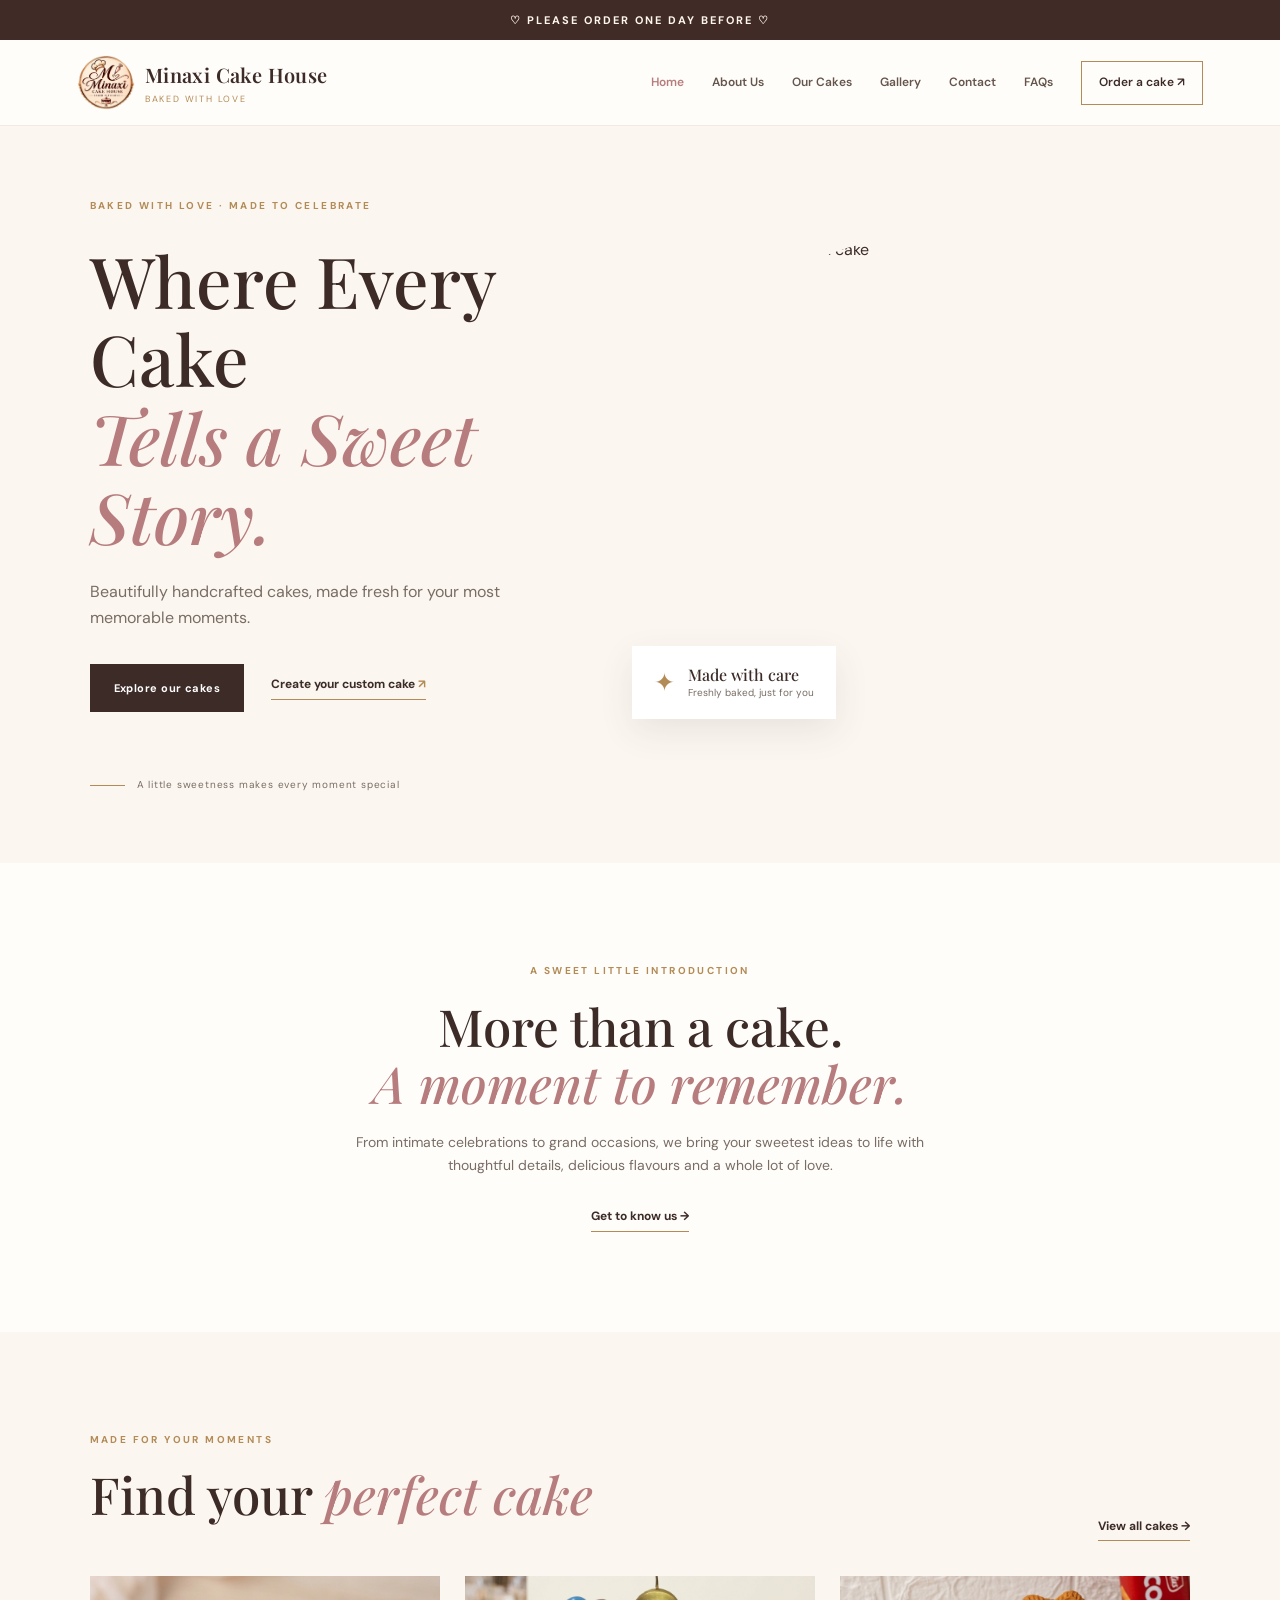
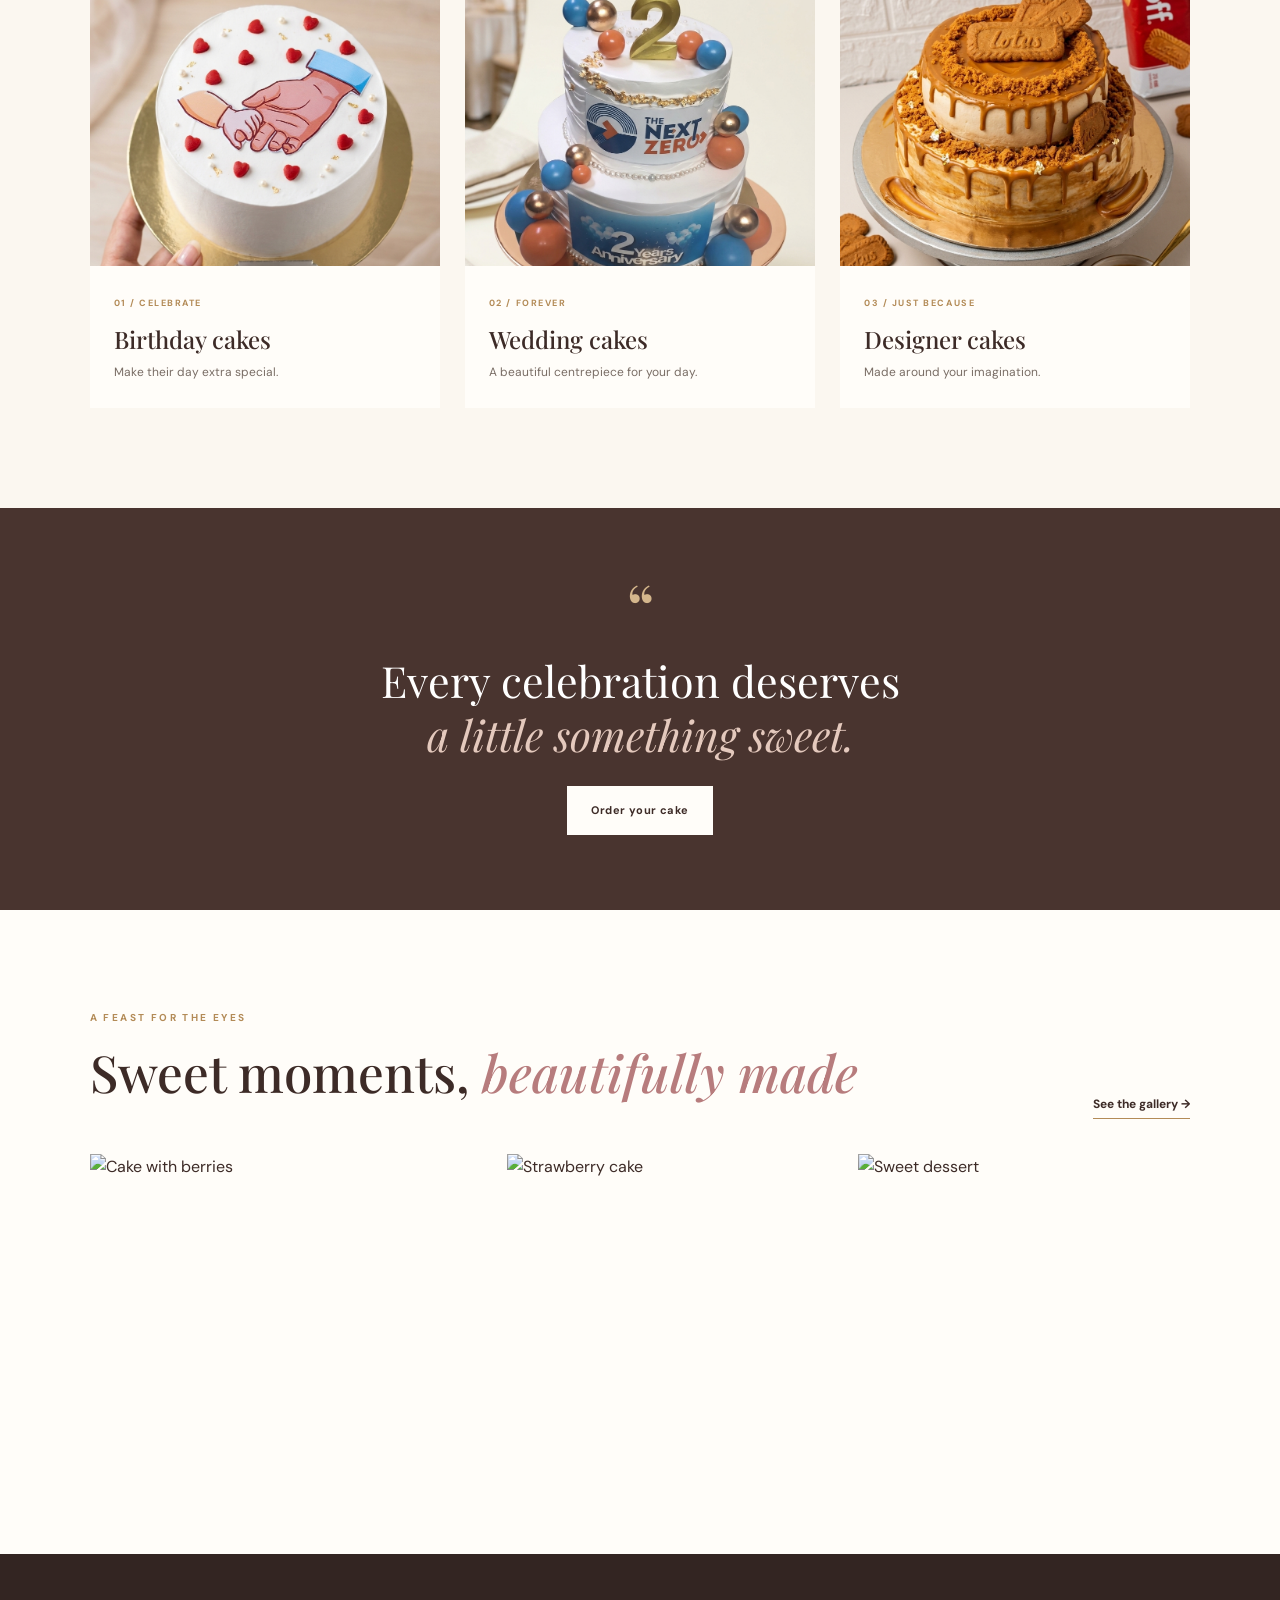
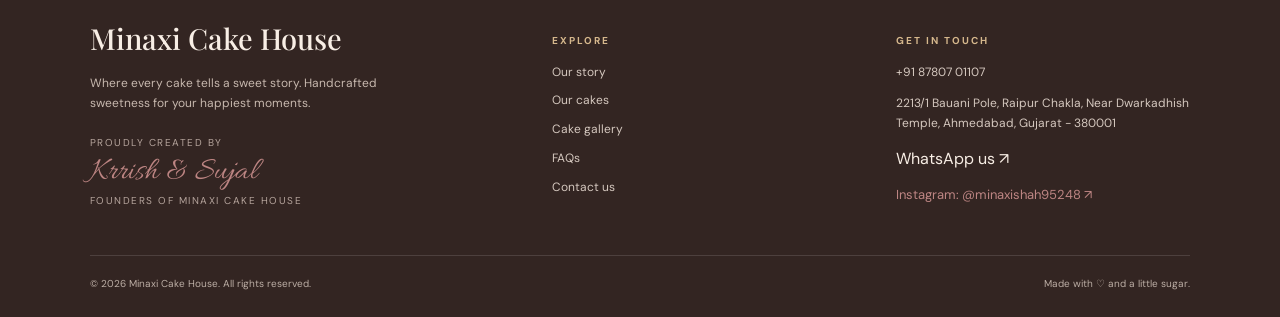
==== index.html @ 4cc8f0c6 "Update index.html" ====
<!doctype html>
<html lang="en"><head><meta charset="utf-8"><meta name="viewport" content="width=device-width,initial-scale=1"><meta name="google-site-verification" content="0XmSpvXnuAib8RQqol3PzUCbvDrFjnl4V3MZqlBo0-I"><meta name="description" content="Minaxi Cake House — handcrafted cakes for life's sweetest celebrations."><title>Minaxi Cake House | Where Every Cake Tells a Sweet Story</title><link rel="icon" type="image/png" href="./minaxi-favicon.png"><link rel="preconnect" href="https://fonts.googleapis.com"><link rel="preconnect" href="https://fonts.gstatic.com" crossorigin><link href="https://fonts.googleapis.com/css2?family=DM+Sans:wght@400;500;600;700&family=Playfair+Display:wght@500;600;700&display=swap" rel="stylesheet"><link rel="stylesheet" href="./style.css"></head>
<body><div id="site-header"></div>
<main>
<section class="hero"><div class="hero-copy"><span class="eyebrow">BAKED WITH LOVE · MADE TO CELEBRATE</span><h1>Where Every Cake<br><em>Tells a Sweet Story.</em></h1><p>Beautifully handcrafted cakes, made fresh for your most memorable moments.</p><div class="actions"><a class="btn btn-dark" href="cakes.html">Explore our cakes</a><a class="text-link" href="custom-orders.html">Create your custom cake <span>↗</span></a></div><div class="hero-note"><span class="note-line"></span> A little sweetness makes every moment special</div></div><div class="hero-visual"><img class="hero-img" src="https://images.unsplash.com/photo-1578985545062-69928b1d9587?auto=format&fit=crop&w=1200&q=85" alt="Elegant celebration cake"><div class="floating-card"><span>✦</span><div><strong>Made with care</strong><small>Freshly baked, just for you</small></div></div></div></section>
<section class="intro section"><div class="section-kicker">A SWEET LITTLE INTRODUCTION</div><h2>More than a cake.<br><em>A moment to remember.</em></h2><p class="narrow">From intimate celebrations to grand occasions, we bring your sweetest ideas to life with thoughtful details, delicious flavours and a whole lot of love.</p><a class="under-link" href="about.html">Get to know us <span>→</span></a></section>
<section class="featured section"><div class="section-head"><div><div class="section-kicker">MADE FOR YOUR MOMENTS</div><h2>Find your <em>perfect cake</em></h2></div><a class="under-link" href="cakes.html">View all cakes →</a></div><div class="cake-grid">
<article class="cake-tile"><img src="./cake.png" alt="" onerror="this.src='https://images.unsplash.com/photo-1578985545062-69928b1d9587?auto=format&fit=crop&w=800&q=80'"><div><span>01 / CELEBRATE</span><h3>Birthday cakes</h3><p>Make their day extra special.</p></div></article>
<article class="cake-tile"><img src="./anniversary.png" alt="Wedding cake"><div><span>02 / FOREVER</span><h3>Wedding cakes</h3><p>A beautiful centrepiece for your day.</p></div></article>
<article class="cake-tile"><img src="./biscoff.png" alt="Decorated dessert cake"><div><span>03 / JUST BECAUSE</span><h3>Designer cakes</h3><p>Made around your imagination.</p></div></article></div></section>
<section class="quote-band"><span>“</span><p>Every celebration deserves<br><em>a little something sweet.</em></p><a class="btn btn-light" href="custom-orders.html">Order your cake</a></section>
<section class="gallery-preview section"><div class="section-head"><div><div class="section-kicker">A FEAST FOR THE EYES</div><h2>Sweet moments, <em>beautifully made</em></h2></div><a class="under-link" href="gallery.html">See the gallery →</a></div><div class="mini-gallery"><img src="https://images.unsplash.com/photo-1464349095431-e9a21285b5f3?auto=format&fit=crop&w=700&q=80" alt="Cake with berries"><img src="https://images.unsplash.com/photo-1565958011703-44f9829ba187?auto=format&fit=crop&w=700&q=80" alt="Strawberry cake"><img src="https://images.unsplash.com/photo-1488477181946-6428a0291777?auto=format&fit=crop&w=700&q=80" alt="Sweet dessert"></div></section>
</main><div id="site-footer"></div><script src="./site.js"></script></body></html>
---- style.css ----
:root{--cream:#fbf7f0;--paper:#fffdf9;--pink:#f2dfe0;--rose:#b77c7d;--brown:#3d2b27;--gold:#b38b57;--muted:#796d65;--line:#e9dfd5;--serif:'Playfair Display',Georgia,serif;--sans:'DM Sans',Arial,sans-serif}*{box-sizing:border-box}html{scroll-behavior:smooth}body{margin:0;background:var(--paper);color:var(--brown);font-family:var(--sans);line-height:1.65}a{color:inherit;text-decoration:none}img{display:block;max-width:100%;object-fit:cover}button,input,textarea,select{font:inherit}  .site-header{height:86px;padding:0 6vw;display:flex;align-items:center;justify-content:space-between;background:rgba(255,253,249,.94);position:sticky;top:0;z-index:20;border-bottom:1px solid rgba(233,223,213,.65);backdrop-filter:blur(12px)}.brand{display:flex;align-items:center;gap:10px;line-height:1.05}.brand img{width:58px;height:58px;object-fit:contain}.brand strong,.brand small{display:block}.brand strong{font:600 20px var(--serif);letter-spacing:.02em}.brand small{font-size:9px;letter-spacing:.2em;color:var(--gold);margin-top:7px}.nav{display:flex;gap:28px;align-items:center}.nav a{font-size:12px;font-weight:600;color:#65554d;transition:.25s}.nav a:hover,.nav a.active{color:var(--rose)}.nav .nav-cta{padding:11px 17px;border:1px solid var(--gold);color:var(--brown)}.menu-toggle{display:none;border:0;background:none;font-size:24px;color:var(--brown)}.hero{min-height:650px;display:grid;grid-template-columns:1fr 1fr;background:var(--cream);padding:65px 7vw 70px;gap:5vw;align-items:center}.hero-copy{max-width:570px}.eyebrow,.section-kicker{font-size:10px;letter-spacing:.24em;font-weight:700;color:var(--gold)}h1,h2,h3,p{margin-top:0}h1,h2{font-family:var(--serif);font-weight:500;line-height:1.12}h1{font-size:clamp(46px,5.5vw,76px);margin:23px 0}h1 em,h2 em{font-weight:500;color:var(--rose)}.hero-copy>p,.page-hero p{color:var(--muted);font-size:16px;max-width:450px}.actions{display:flex;align-items:center;gap:27px;margin-top:32px;flex-wrap:wrap}.btn{display:inline-flex;align-items:center;justify-content:center;gap:14px;padding:14px 23px;font-size:11px;font-weight:700;letter-spacing:.04em;border:1px solid transparent;transition:.25s;cursor:pointer}.btn-dark{background:var(--brown);color:white}.btn-dark:hover{background:var(--rose);transform:translateY(-2px)}.btn-light{background:var(--paper);color:var(--brown)}.text-link,.under-link{font-size:12px;font-weight:700;border-bottom:1px solid var(--gold);padding-bottom:4px}.text-link span{color:var(--gold)}.hero-note{margin-top:65px;color:var(--muted);font-size:10px;letter-spacing:.08em;display:flex;align-items:center;gap:12px}.note-line{width:35px;height:1px;background:var(--gold)}.hero-visual{position:relative;max-width:590px;width:100%;justify-self:end}.hero-img{width:100%;height:510px;object-fit:cover;border-radius:48% 48% 4px 4px}.floating-card{position:absolute;bottom:28px;left:-40px;background:white;padding:16px 22px;display:flex;align-items:center;gap:13px;box-shadow:0 12px 35px #3d2b2718}.floating-card>span{font-size:25px;color:var(--gold)}.floating-card strong,.floating-card small{display:block}.floating-card strong{font:500 16px var(--serif)}.floating-card small{font-size:10px;color:var(--muted)}.section{padding:100px 7vw}.intro{text-align:center;background:var(--paper)}.intro h2,.section h2{font-size:clamp(34px,4vw,52px);margin:18px 0}.narrow{max-width:570px;margin:0 auto 25px;color:var(--muted);font-size:14px}.under-link{display:inline-block}.section-head{display:flex;justify-content:space-between;align-items:end;margin-bottom:35px;gap:20px}.featured{background:var(--cream)}.cake-grid,.product-grid{display:grid;grid-template-columns:repeat(3,1fr);gap:25px}.cake-tile{background:var(--paper);overflow:hidden}.cake-tile img{height:290px;width:100%;transition:transform .5s}.cake-tile:hover img,.product-card:hover img{transform:scale(1.04)}.cake-tile>div{padding:22px 24px 25px}.cake-tile span,.product-card span{font-size:9px;letter-spacing:.17em;color:var(--gold);font-weight:700}.cake-tile h3,.product-card h3{font:500 24px var(--serif);margin:8px 0}.cake-tile p,.product-card p{font-size:12px;color:var(--muted);margin-bottom:0}.quote-band{background:#49342f;color:white;text-align:center;padding:75px 20px}.quote-band>span{font:70px var(--serif);color:#d4b68c;line-height:.7}.quote-band p{font:clamp(28px,4vw,43px)/1.25 var(--serif);margin:10px 0 25px}.quote-band em{color:#e4c9bd}.mini-gallery{display:grid;grid-template-columns:1.2fr 1fr 1fr;gap:18px}.mini-gallery img{height:300px;width:100%}.page-hero{text-align:center;padding:100px 20px 80px;background:var(--cream)}.page-hero h1{font-size:clamp(45px,5vw,68px);margin:17px 0}.page-hero p{margin:0 auto}.two-col{display:grid;grid-template-columns:1fr 1fr;gap:8vw;align-items:center}.story-img{width:100%;height:550px}.two-col p{color:var(--muted);font-size:14px}.two-col .btn{margin-top:15px}.values{text-align:center;background:var(--cream)}.value-grid{display:grid;grid-template-columns:repeat(3,1fr);gap:35px;margin-top:55px;text-align:left}.value-grid>div{border-top:1px solid var(--line);padding-top:20px}.value-grid span{color:var(--gold);font-size:11px}.value-grid h3{font:500 22px var(--serif);margin:12px 0 6px}.value-grid p{color:var(--muted);font-size:12px}.filter-row{display:flex;justify-content:center;gap:10px;flex-wrap:wrap;margin-bottom:35px}.filter{border:1px solid var(--line);background:white;color:var(--muted);padding:9px 17px;font-size:11px;cursor:pointer}.filter.active,.filter:hover{background:var(--brown);color:white;border-color:var(--brown)}.product-card{background:var(--cream);overflow:hidden}.product-card img{height:280px;width:100%;transition:transform .5s}.product-card>div{padding:22px}.product-card .under-link{margin-top:18px}.gallery-grid{display:grid;grid-template-columns:repeat(3,1fr);gap:18px}.gallery-grid img{width:100%;height:330px;transition:.35s;cursor:zoom-in}.gallery-grid img:nth-child(3n+2){height:390px}.gallery-grid img:hover{filter:brightness(.9)}.center-cta{text-align:center;padding:85px 15px 0}.center-cta h2{font-size:38px}.center-cta p{color:var(--muted);font-size:13px}.order-layout{display:grid;grid-template-columns:.8fr 1.2fr;gap:7vw;background:var(--cream)}.order-aside img{width:100%;height:270px;margin-top:30px}.order-aside p{color:var(--muted);font-size:14px}.order-form{background:white;padding:35px}.form-grid{display:grid;grid-template-columns:1fr 1fr;gap:20px}.form-grid label{font-size:11px;font-weight:700;color:#66574f}.form-grid input,.form-grid textarea,.form-grid select{display:block;width:100%;margin-top:8px;padding:12px;border:1px solid var(--line);background:#fffdfa;outline:none;font-size:12px;color:var(--brown)}.form-grid input:focus,.form-grid textarea:focus,.form-grid select:focus{border-color:var(--rose)}.form-grid .full{grid-column:1/-1}.form-note,.form-message{font-size:11px;color:var(--muted);margin:18px 0}.submit-btn{width:100%}.contact-layout{display:grid;grid-template-columns:.8fr 1.2fr;gap:8vw;align-items:center}.contact-detail{border-top:1px solid var(--line);padding:18px 0;margin-top:20px}.contact-detail span{font-size:9px;letter-spacing:.18em;color:var(--gold);font-weight:700}.contact-detail p{margin:5px 0 0;color:var(--muted);font-size:14px}.map-wrap{height:430px;background:var(--cream)}.map-wrap iframe{width:100%;height:100%;border:0}.faq-list{max-width:850px;margin:auto}.faq-list details{border-bottom:1px solid var(--line);padding:22px 5px}.faq-list summary{font:500 21px var(--serif);cursor:pointer;list-style:none;display:flex;justify-content:space-between}.faq-list summary:after{content:'+';color:var(--gold);font:22px var(--sans)}.faq-list details[open] summary:after{content:'−'}.faq-list p{color:var(--muted);font-size:13px;max-width:700px;margin:15px 0 0}.site-footer{background:#332522;color:#f8eee5;padding:65px 7vw 25px}.footer-top{display:grid;grid-template-columns:1.4fr 1fr 1fr;gap:50px;padding-bottom:45px}.footer-brand strong{font:500 29px var(--serif)}.footer-brand p{color:#c7b8ae;font-size:12px;max-width:300px;margin-top:15px}.site-footer h4{font-size:10px;letter-spacing:.2em;color:#d6b88d}.footer-links{display:grid;gap:9px}.footer-links a,.footer-contact p{font-size:12px;color:#d5c8bf}.footer-links a:hover{color:#e4c9bd}.footer-bottom{border-top:1px solid #ffffff20;padding-top:20px;display:flex;justify-content:space-between;color:#bcaea5;font-size:10px}.reveal{opacity:0;transform:translateY(18px);transition:opacity .7s,transform .7s}.reveal.visible{opacity:1;transform:none}
@media(max-width:900px){.nav{gap:14px}.nav a{font-size:10px}.hero{padding:55px 5vw;gap:3vw}.hero-img{height:430px}.section{padding:75px 5vw}.cake-grid,.product-grid{gap:15px}.order-layout,.contact-layout{gap:35px}}@media(max-width:700px){.site-header{height:72px;padding:0 5vw}.menu-toggle{display:block}.nav{display:none;position:absolute;top:72px;left:0;right:0;background:var(--paper);padding:20px 6vw 25px;box-shadow:0 15px 20px #0000000b;flex-direction:column;align-items:stretch;gap:15px}.nav.open{display:flex}.nav a{font-size:13px}.nav .nav-cta{text-align:center}.hero{grid-template-columns:1fr;padding:55px 6vw 65px}.hero-visual{justify-self:center;max-width:500px}.hero-img{height:390px}.floating-card{left:0}.hero-note{margin-top:35px}.section{padding:65px 6vw}.section-head{align-items:start;flex-direction:column}.cake-grid,.product-grid{grid-template-columns:1fr}.cake-tile img,.product-card img{height:300px}.mini-gallery{grid-template-columns:1fr 1fr}.mini-gallery img{height:200px}.mini-gallery img:last-child{display:none}.page-hero{padding:75px 20px 60px}.two-col,.order-layout,.contact-layout{grid-template-columns:1fr}.story-img{height:360px}.value-grid{grid-template-columns:1fr;gap:20px;margin-top:30px}.gallery-grid{grid-template-columns:1fr 1fr;gap:10px}.gallery-grid img,.gallery-grid img:nth-child(3n+2){height:220px}.order-form{padding:22px}.form-grid{grid-template-columns:1fr}.form-grid .full{grid-column:auto}.map-wrap{height:320px}.footer-top{grid-template-columns:1fr 1fr;gap:30px}.footer-brand{grid-column:1/-1}.footer-bottom{gap:10px;flex-direction:column}.quote-band{padding:60px 20px}}
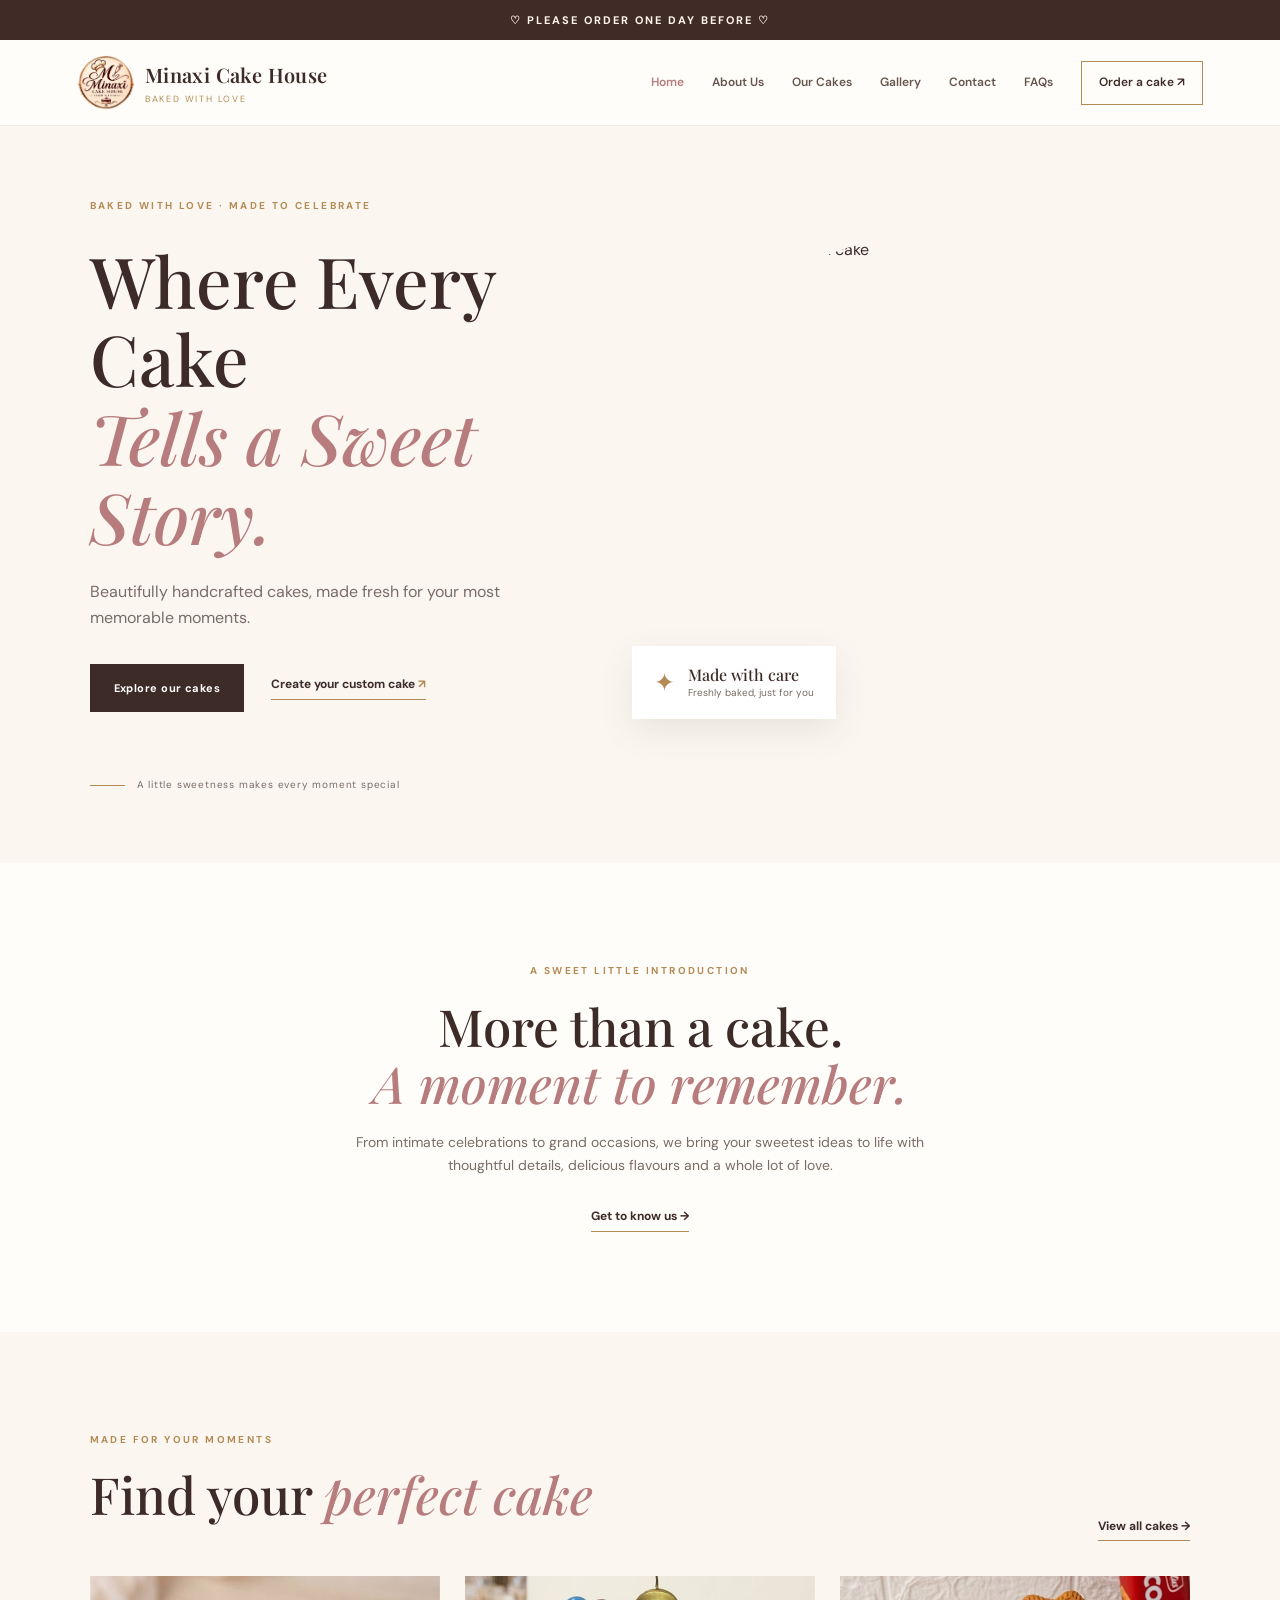
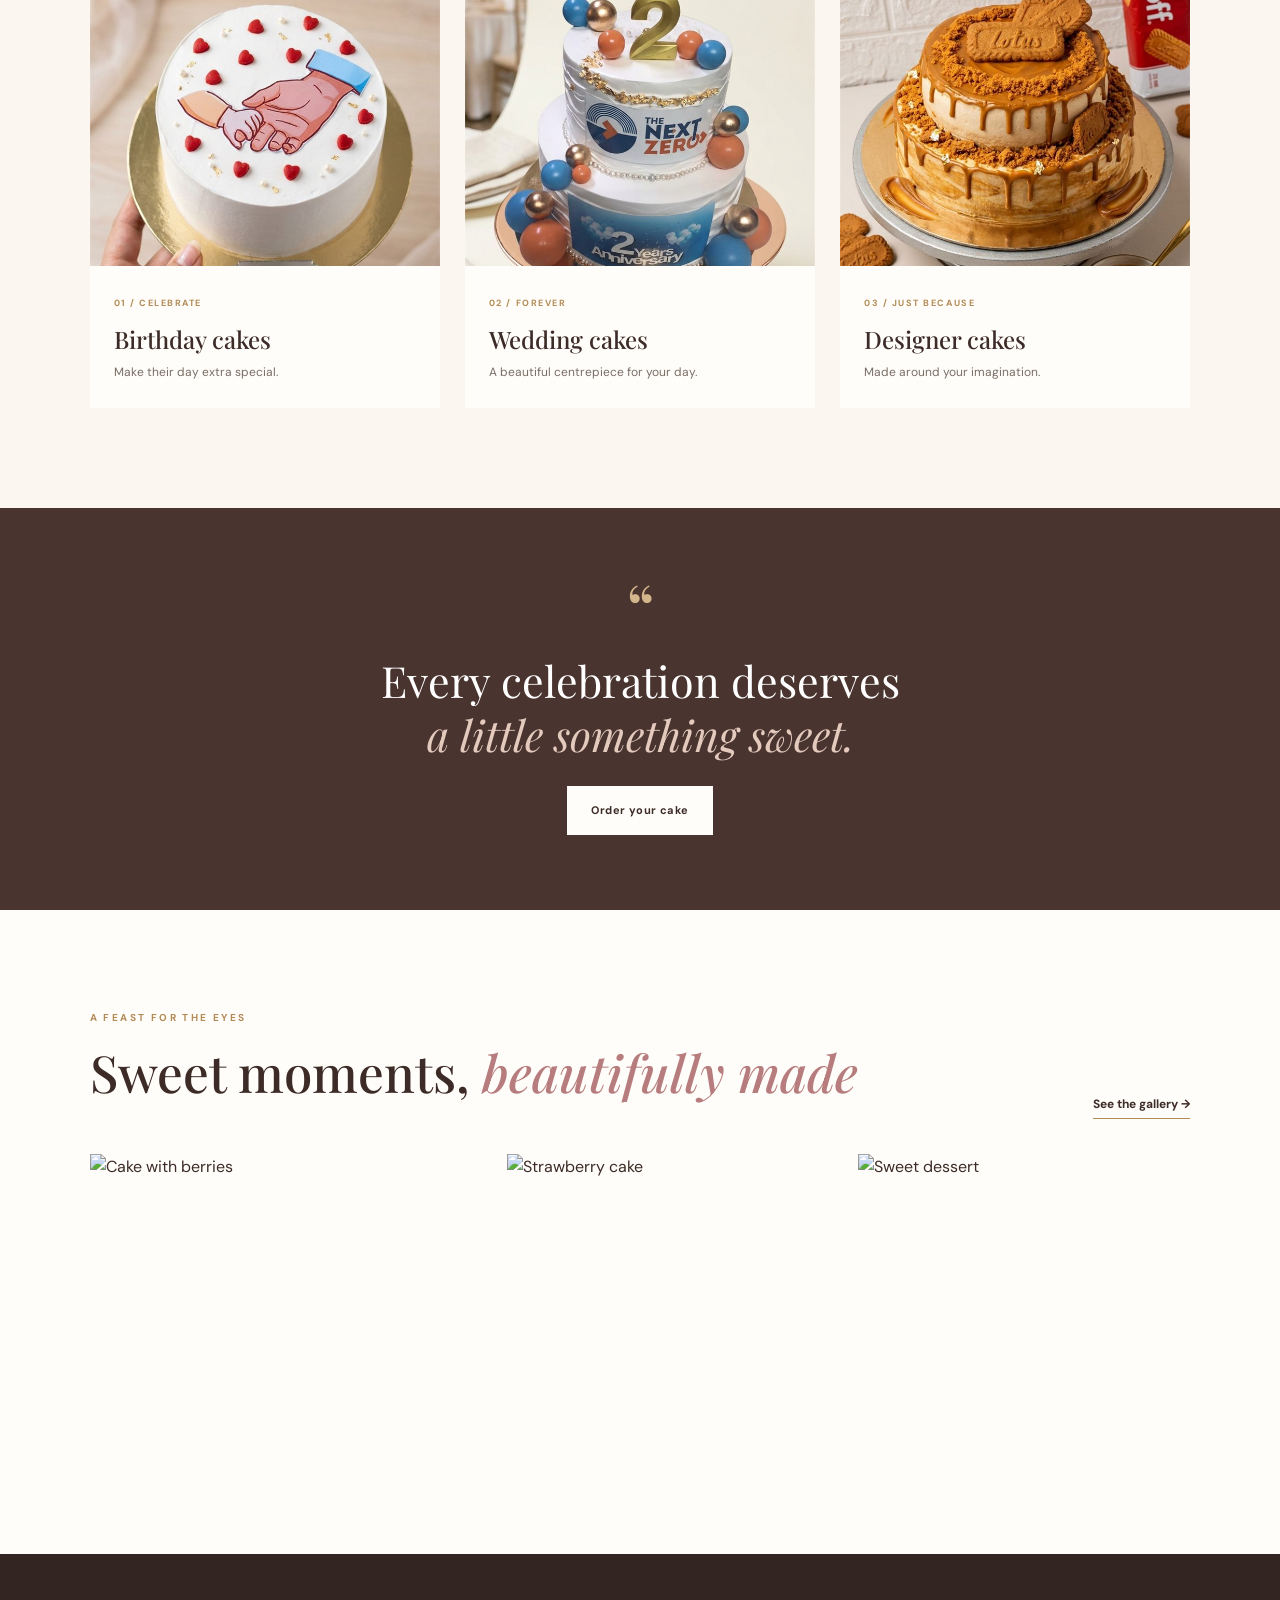
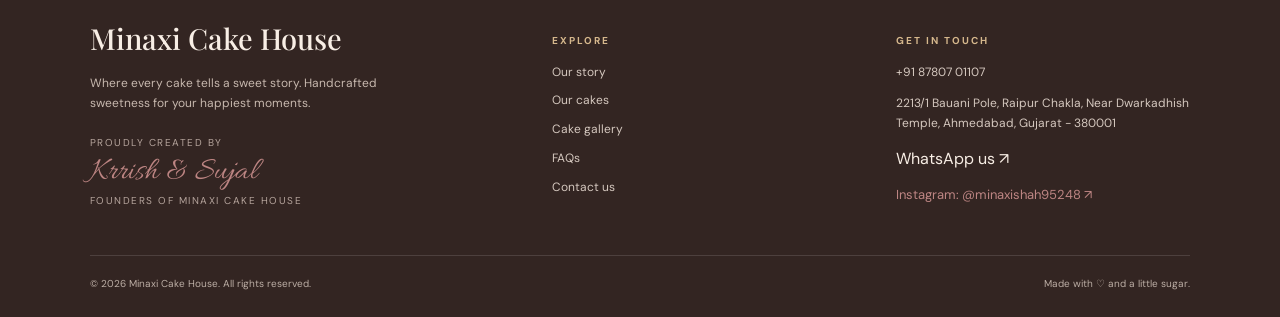
==== commit 61d7cd2e: "Update index.html" ====
--- a/index.html
+++ b/index.html
@@ -1,13 +1,13 @@
 <!doctype html>
-<html lang="en"><head><meta charset="utf-8"><meta name="viewport" content="width=device-width,initial-scale=1"><meta name="google-site-verification" content="0XmSpvXnuAib8RQqol3PzUCbvDrFjnl4V3MZqlBo0-I"><meta name="description" content="Minaxi Cake House — handcrafted cakes for life's sweetest celebrations."><title>Minaxi Cake House | Where Every Cake Tells a Sweet Story</title><link rel="icon" type="image/png" href="./minaxi-favicon.png"><link rel="preconnect" href="https://fonts.googleapis.com"><link rel="preconnect" href="https://fonts.gstatic.com" crossorigin><link href="https://fonts.googleapis.com/css2?family=DM+Sans:wght@400;500;600;700&family=Playfair+Display:wght@500;600;700&display=swap" rel="stylesheet"><link rel="stylesheet" href="./style.css"></head>
+<html lang="en"><head><meta charset="utf-8"><meta name="viewport" content="width=device-width,initial-scale=1"><meta name="google-site-verification" content="0XmSpvXnuAib8RQqol3PzUCbvDrFjnl4V3MZqlBo0-I"><meta name="description" content="Minaxi Cake House — handcrafted cakes for life's sweetest celebrations."><title>Minaxi Cake House | Where Every Cake Tells a Sweet Story</title><script async src="https://www.googletagmanager.com/gtm.js?id=GTM-TQLKNTKW"></script><script>window.dataLayer=window.dataLayer||[];function gtag(){dataLayer.push(arguments);}gtag('js',new Date());</script><link rel="icon" type="image/png" href="./minaxi-favicon-small.png"><link rel="preconnect" href="https://fonts.googleapis.com"><link rel="preconnect" href="https://fonts.gstatic.com" crossorigin><link href="https://fonts.googleapis.com/css2?family=DM+Sans:wght@400;500;600;700&family=Playfair+Display:wght@500;600;700&display=swap" rel="stylesheet"><link rel="stylesheet" href="./style.css"></head>
 <body><div id="site-header"></div>
 <main>
 <section class="hero"><div class="hero-copy"><span class="eyebrow">BAKED WITH LOVE · MADE TO CELEBRATE</span><h1>Where Every Cake<br><em>Tells a Sweet Story.</em></h1><p>Beautifully handcrafted cakes, made fresh for your most memorable moments.</p><div class="actions"><a class="btn btn-dark" href="cakes.html">Explore our cakes</a><a class="text-link" href="custom-orders.html">Create your custom cake <span>↗</span></a></div><div class="hero-note"><span class="note-line"></span> A little sweetness makes every moment special</div></div><div class="hero-visual"><img class="hero-img" src="https://images.unsplash.com/photo-1578985545062-69928b1d9587?auto=format&fit=crop&w=1200&q=85" alt="Elegant celebration cake"><div class="floating-card"><span>✦</span><div><strong>Made with care</strong><small>Freshly baked, just for you</small></div></div></div></section>
 <section class="intro section"><div class="section-kicker">A SWEET LITTLE INTRODUCTION</div><h2>More than a cake.<br><em>A moment to remember.</em></h2><p class="narrow">From intimate celebrations to grand occasions, we bring your sweetest ideas to life with thoughtful details, delicious flavours and a whole lot of love.</p><a class="under-link" href="about.html">Get to know us <span>→</span></a></section>
 <section class="featured section"><div class="section-head"><div><div class="section-kicker">MADE FOR YOUR MOMENTS</div><h2>Find your <em>perfect cake</em></h2></div><a class="under-link" href="cakes.html">View all cakes →</a></div><div class="cake-grid">
-<article class="cake-tile"><img src="./cake.png" alt="" onerror="this.src='https://images.unsplash.com/photo-1578985545062-69928b1d9587?auto=format&fit=crop&w=800&q=80'"><div><span>01 / CELEBRATE</span><h3>Birthday cakes</h3><p>Make their day extra special.</p></div></article>
-<article class="cake-tile"><img src="./anniversary.png" alt="Wedding cake"><div><span>02 / FOREVER</span><h3>Wedding cakes</h3><p>A beautiful centrepiece for your day.</p></div></article>
-<article class="cake-tile"><img src="./biscoff.png" alt="Decorated dessert cake"><div><span>03 / JUST BECAUSE</span><h3>Designer cakes</h3><p>Made around your imagination.</p></div></article></div></section>
+<article class="cake-tile"><img src="./cake.jpg" alt="" onerror="this.src='https://images.unsplash.com/photo-1578985545062-69928b1d9587?auto=format&fit=crop&w=800&q=80'" loading="lazy" decoding="async"><div><span>01 / CELEBRATE</span><h3>Birthday cakes</h3><p>Make their day extra special.</p></div></article>
+<article class="cake-tile"><img src="./anniversary.jpg" alt="Wedding cake" loading="lazy" decoding="async"><div><span>02 / FOREVER</span><h3>Wedding cakes</h3><p>A beautiful centrepiece for your day.</p></div></article>
+<article class="cake-tile"><img src="./biscoff.jpg" alt="Decorated dessert cake" loading="lazy" decoding="async"><div><span>03 / JUST BECAUSE</span><h3>Designer cakes</h3><p>Made around your imagination.</p></div></article></div></section>
 <section class="quote-band"><span>“</span><p>Every celebration deserves<br><em>a little something sweet.</em></p><a class="btn btn-light" href="custom-orders.html">Order your cake</a></section>
-<section class="gallery-preview section"><div class="section-head"><div><div class="section-kicker">A FEAST FOR THE EYES</div><h2>Sweet moments, <em>beautifully made</em></h2></div><a class="under-link" href="gallery.html">See the gallery →</a></div><div class="mini-gallery"><img src="https://images.unsplash.com/photo-1464349095431-e9a21285b5f3?auto=format&fit=crop&w=700&q=80" alt="Cake with berries"><img src="https://images.unsplash.com/photo-1565958011703-44f9829ba187?auto=format&fit=crop&w=700&q=80" alt="Strawberry cake"><img src="https://images.unsplash.com/photo-1488477181946-6428a0291777?auto=format&fit=crop&w=700&q=80" alt="Sweet dessert"></div></section>
+<section class="gallery-preview section"><div class="section-head"><div><div class="section-kicker">A FEAST FOR THE EYES</div><h2>Sweet moments, <em>beautifully made</em></h2></div><a class="under-link" href="gallery.html">See the gallery →</a></div><div class="mini-gallery"><img src="https://images.unsplash.com/photo-1464349095431-e9a21285b5f3?auto=format&fit=crop&w=700&q=80" alt="Cake with berries" loading="lazy" decoding="async"><img src="https://images.unsplash.com/photo-1565958011703-44f9829ba187?auto=format&fit=crop&w=700&q=80" alt="Strawberry cake" loading="lazy" decoding="async"><img src="https://images.unsplash.com/photo-1488477181946-6428a0291777?auto=format&fit=crop&w=700&q=80" alt="Sweet dessert" loading="lazy" decoding="async"></div></section>
 </main><div id="site-footer"></div><script src="./site.js"></script></body></html>
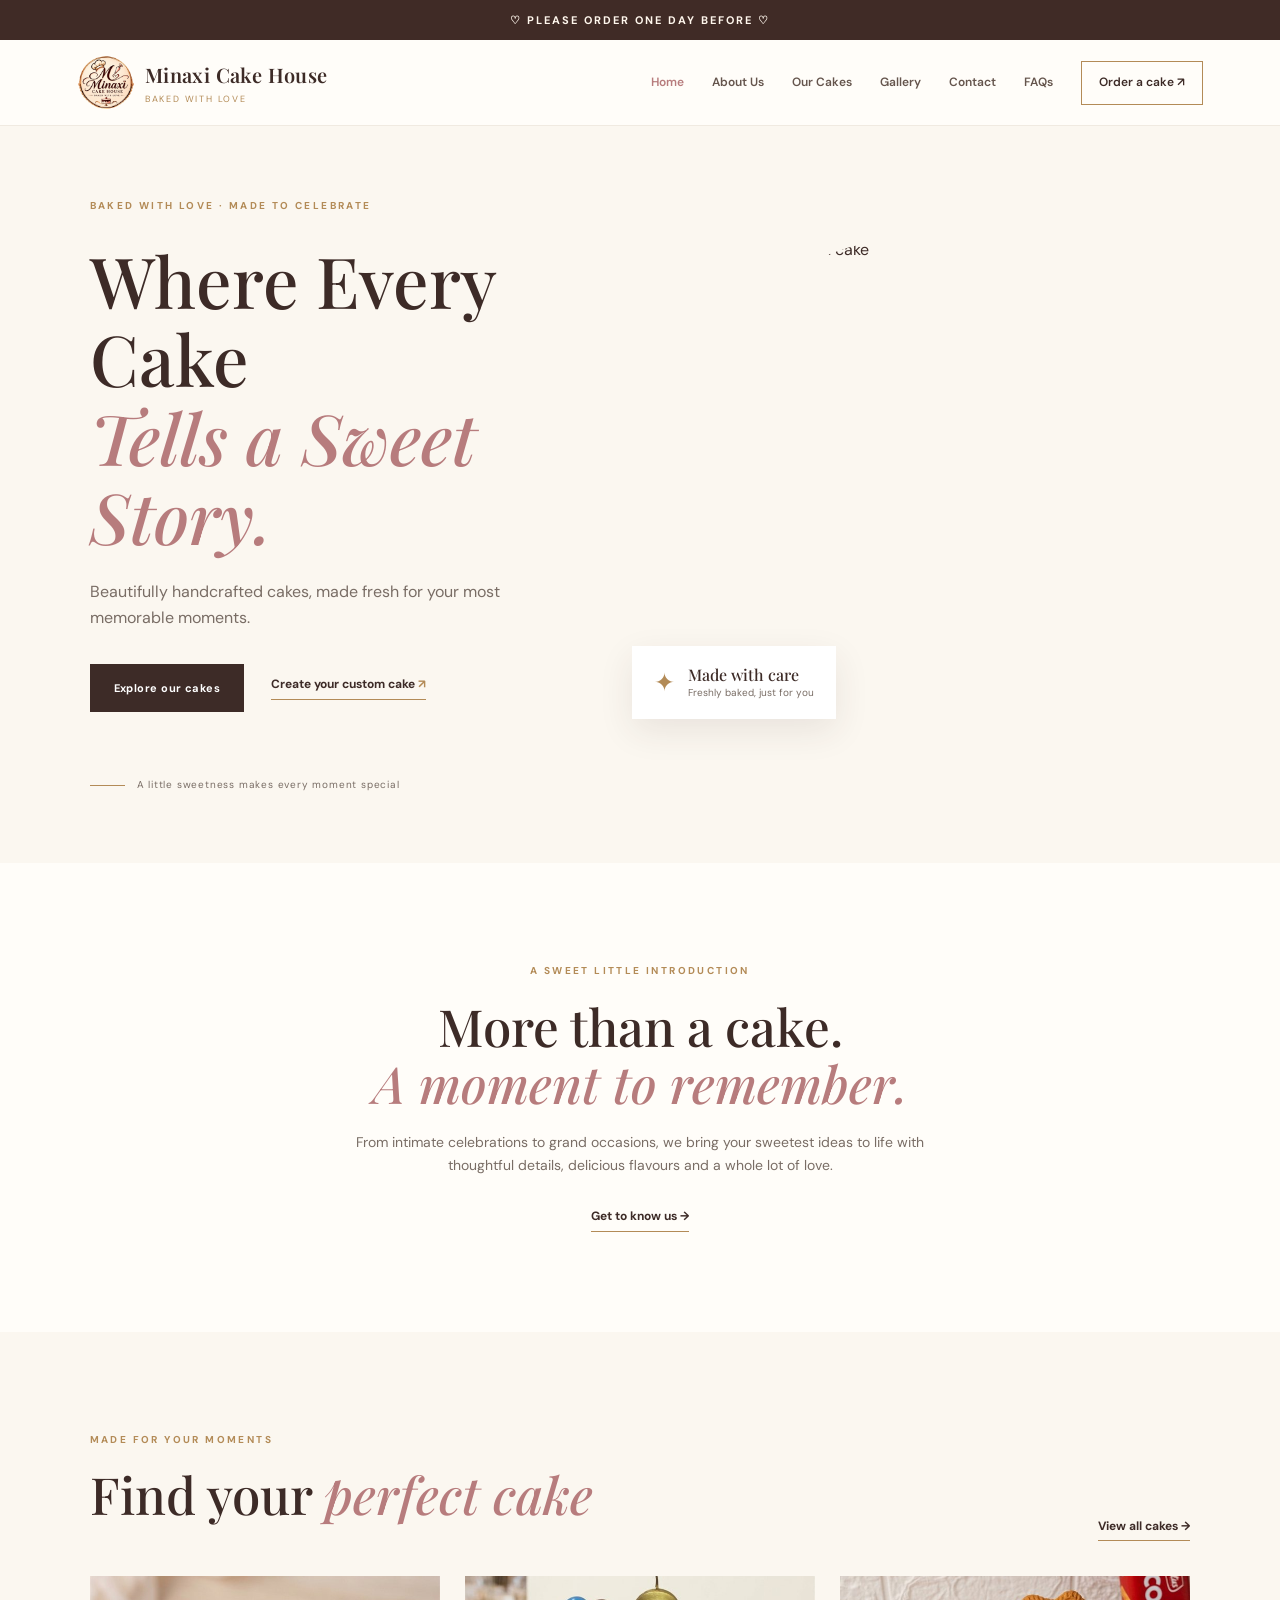
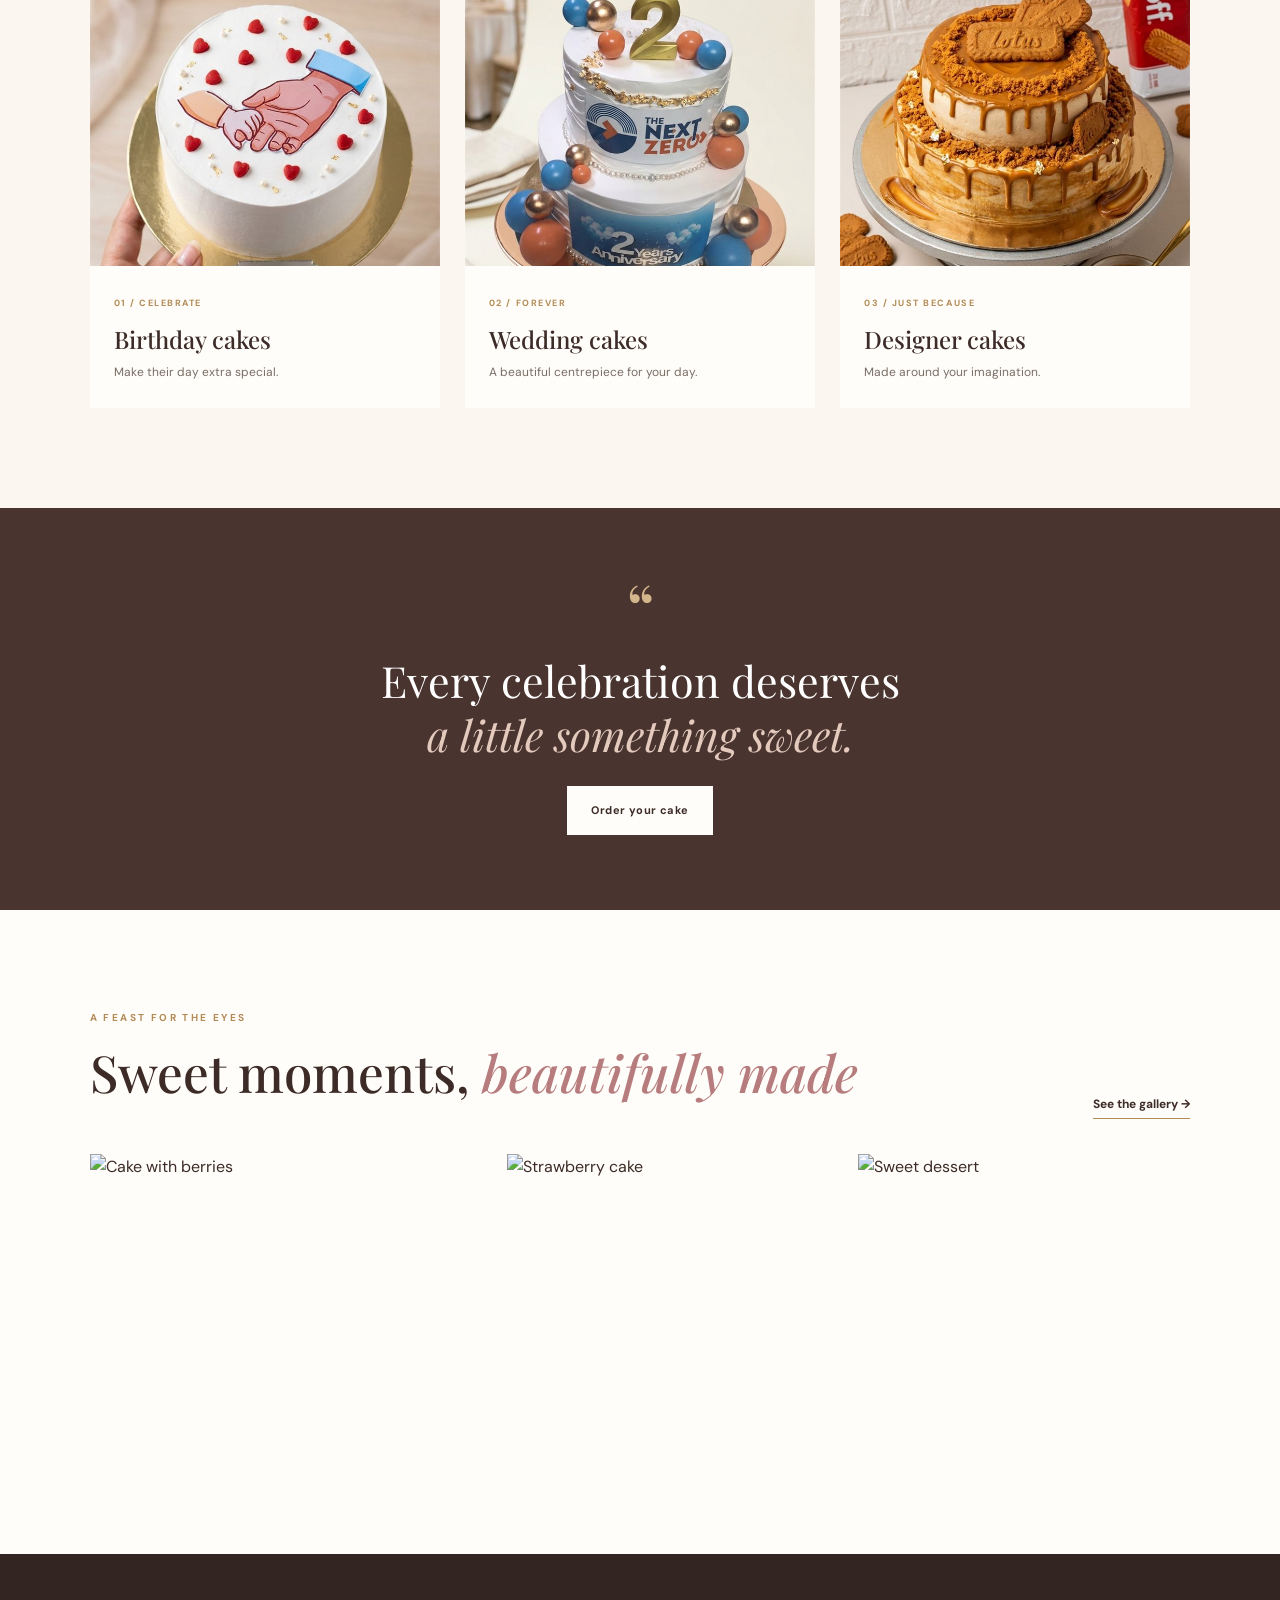
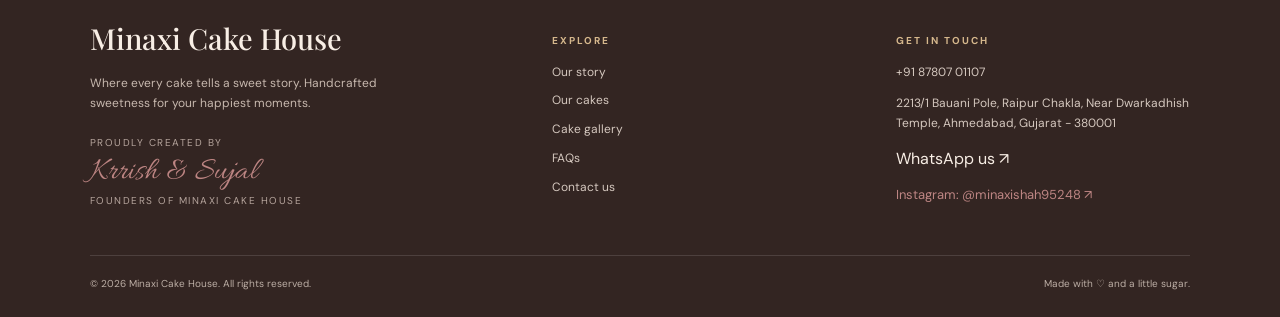
==== commit 57c8c117: "Update index.html" ====
--- a/index.html
+++ b/index.html
@@ -1,5 +1,5 @@
 <!doctype html>
-<html lang="en"><head><meta charset="utf-8"><meta name="viewport" content="width=device-width,initial-scale=1"><meta name="google-site-verification" content="0XmSpvXnuAib8RQqol3PzUCbvDrFjnl4V3MZqlBo0-I"><meta name="description" content="Minaxi Cake House — handcrafted cakes for life's sweetest celebrations."><title>Minaxi Cake House | Where Every Cake Tells a Sweet Story</title><script async src="https://www.googletagmanager.com/gtm.js?id=GTM-TQLKNTKW"></script><script>window.dataLayer=window.dataLayer||[];function gtag(){dataLayer.push(arguments);}gtag('js',new Date());</script><link rel="icon" type="image/png" href="./minaxi-favicon-small.png"><link rel="preconnect" href="https://fonts.googleapis.com"><link rel="preconnect" href="https://fonts.gstatic.com" crossorigin><link href="https://fonts.googleapis.com/css2?family=DM+Sans:wght@400;500;600;700&family=Playfair+Display:wght@500;600;700&display=swap" rel="stylesheet"><link rel="stylesheet" href="./style.css"></head>
+<html lang="en"><head><meta charset="utf-8"><meta name="viewport" content="width=device-width,initial-scale=1"><meta name="google-site-verification" content="0XmSpvXnuAib8RQqol3PzUCbvDrFjnl4V3MZqlBo0-I"><meta name="description" content="Order handcrafted eggless birthday, wedding and custom cakes from Minaxi Cake House in Ahmedabad. Made fresh for your special celebrations."><link rel="canonical" href="https://minaxi-cake-house.vercel.app/"><title>Minaxi Cake House | Where Every Cake Tells a Sweet Story</title><script async src="https://www.googletagmanager.com/gtm.js?id=GTM-TQLKNTKW"></script><script>window.dataLayer=window.dataLayer||[];function gtag(){dataLayer.push(arguments);}gtag('js',new Date());</script><link rel="icon" type="image/png" href="./minaxi-favicon-small.png"><link rel="preconnect" href="https://fonts.googleapis.com"><link rel="preconnect" href="https://fonts.gstatic.com" crossorigin><link href="https://fonts.googleapis.com/css2?family=DM+Sans:wght@400;500;600;700&family=Playfair+Display:wght@500;600;700&display=swap" rel="stylesheet"><link rel="stylesheet" href="./style.css"></head>
 <body><div id="site-header"></div>
 <main>
 <section class="hero"><div class="hero-copy"><span class="eyebrow">BAKED WITH LOVE · MADE TO CELEBRATE</span><h1>Where Every Cake<br><em>Tells a Sweet Story.</em></h1><p>Beautifully handcrafted cakes, made fresh for your most memorable moments.</p><div class="actions"><a class="btn btn-dark" href="cakes.html">Explore our cakes</a><a class="text-link" href="custom-orders.html">Create your custom cake <span>↗</span></a></div><div class="hero-note"><span class="note-line"></span> A little sweetness makes every moment special</div></div><div class="hero-visual"><img class="hero-img" src="https://images.unsplash.com/photo-1578985545062-69928b1d9587?auto=format&fit=crop&w=1200&q=85" alt="Elegant celebration cake"><div class="floating-card"><span>✦</span><div><strong>Made with care</strong><small>Freshly baked, just for you</small></div></div></div></section>
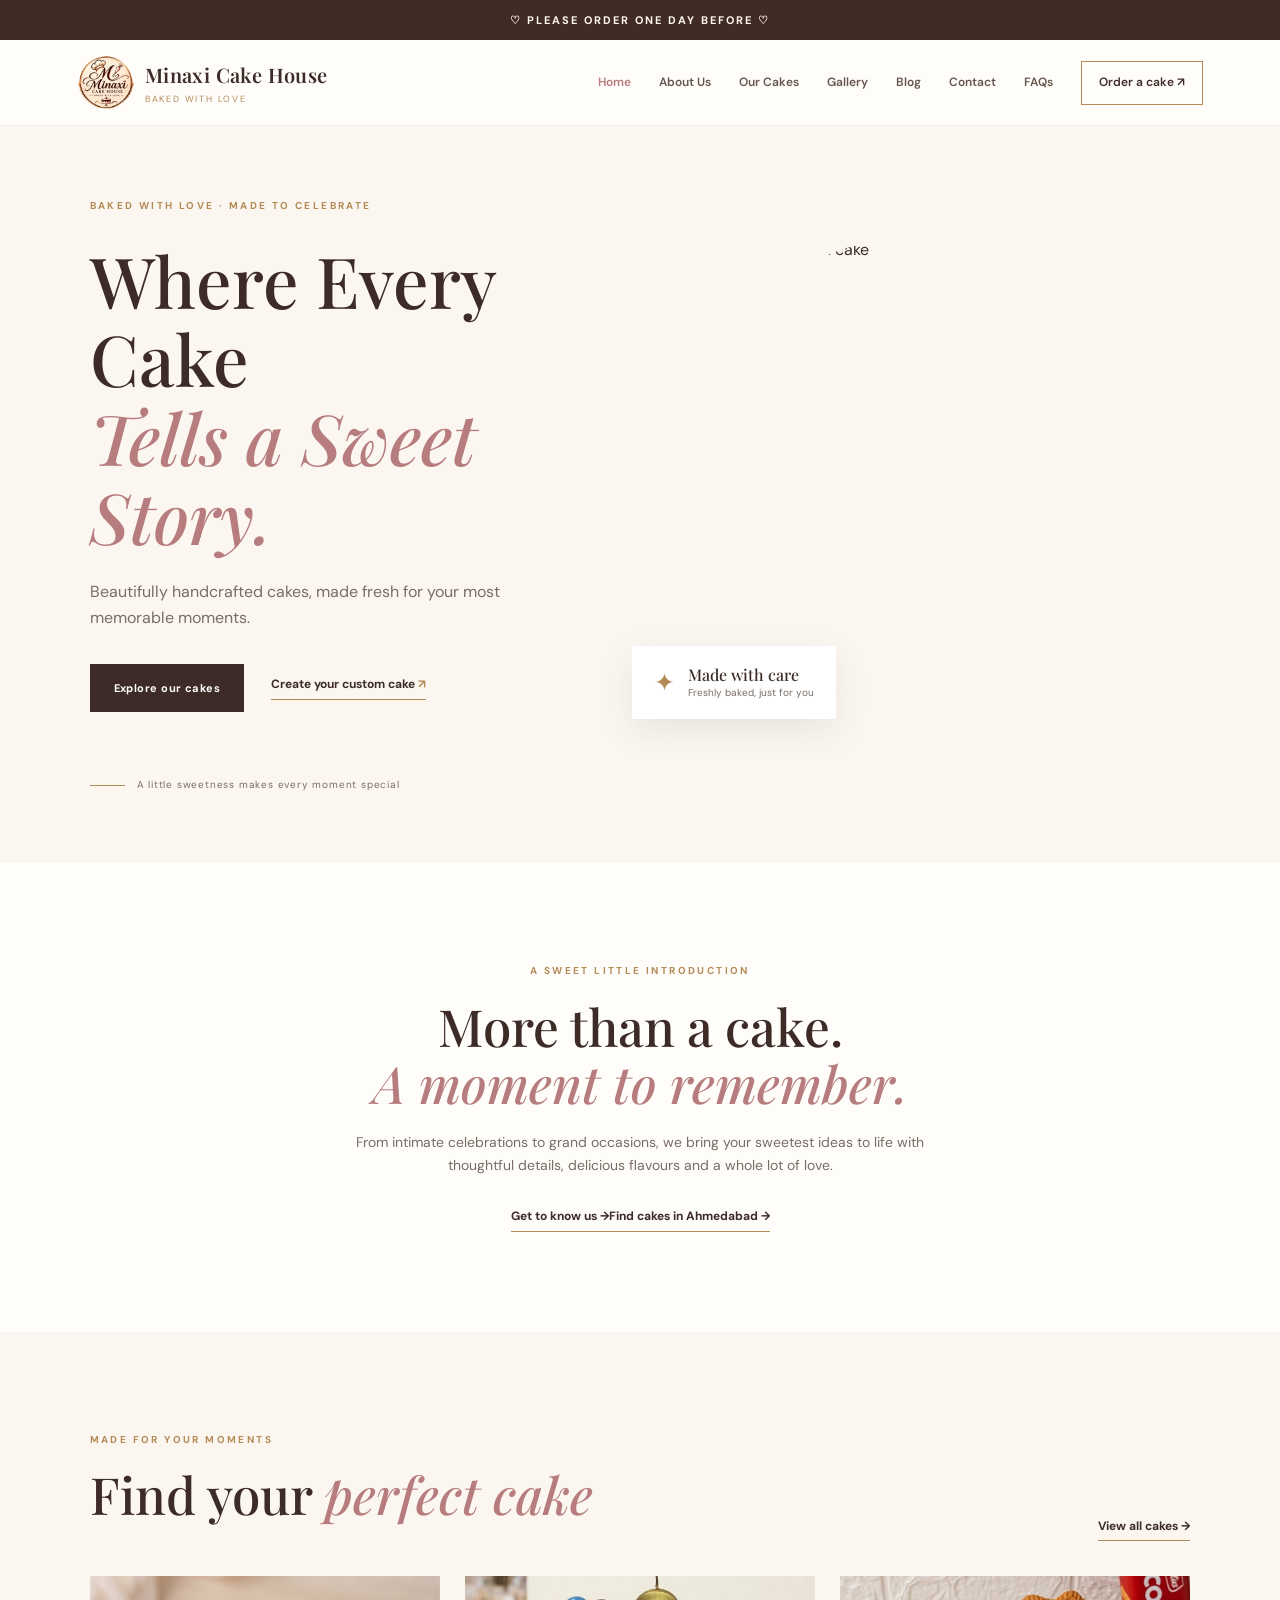
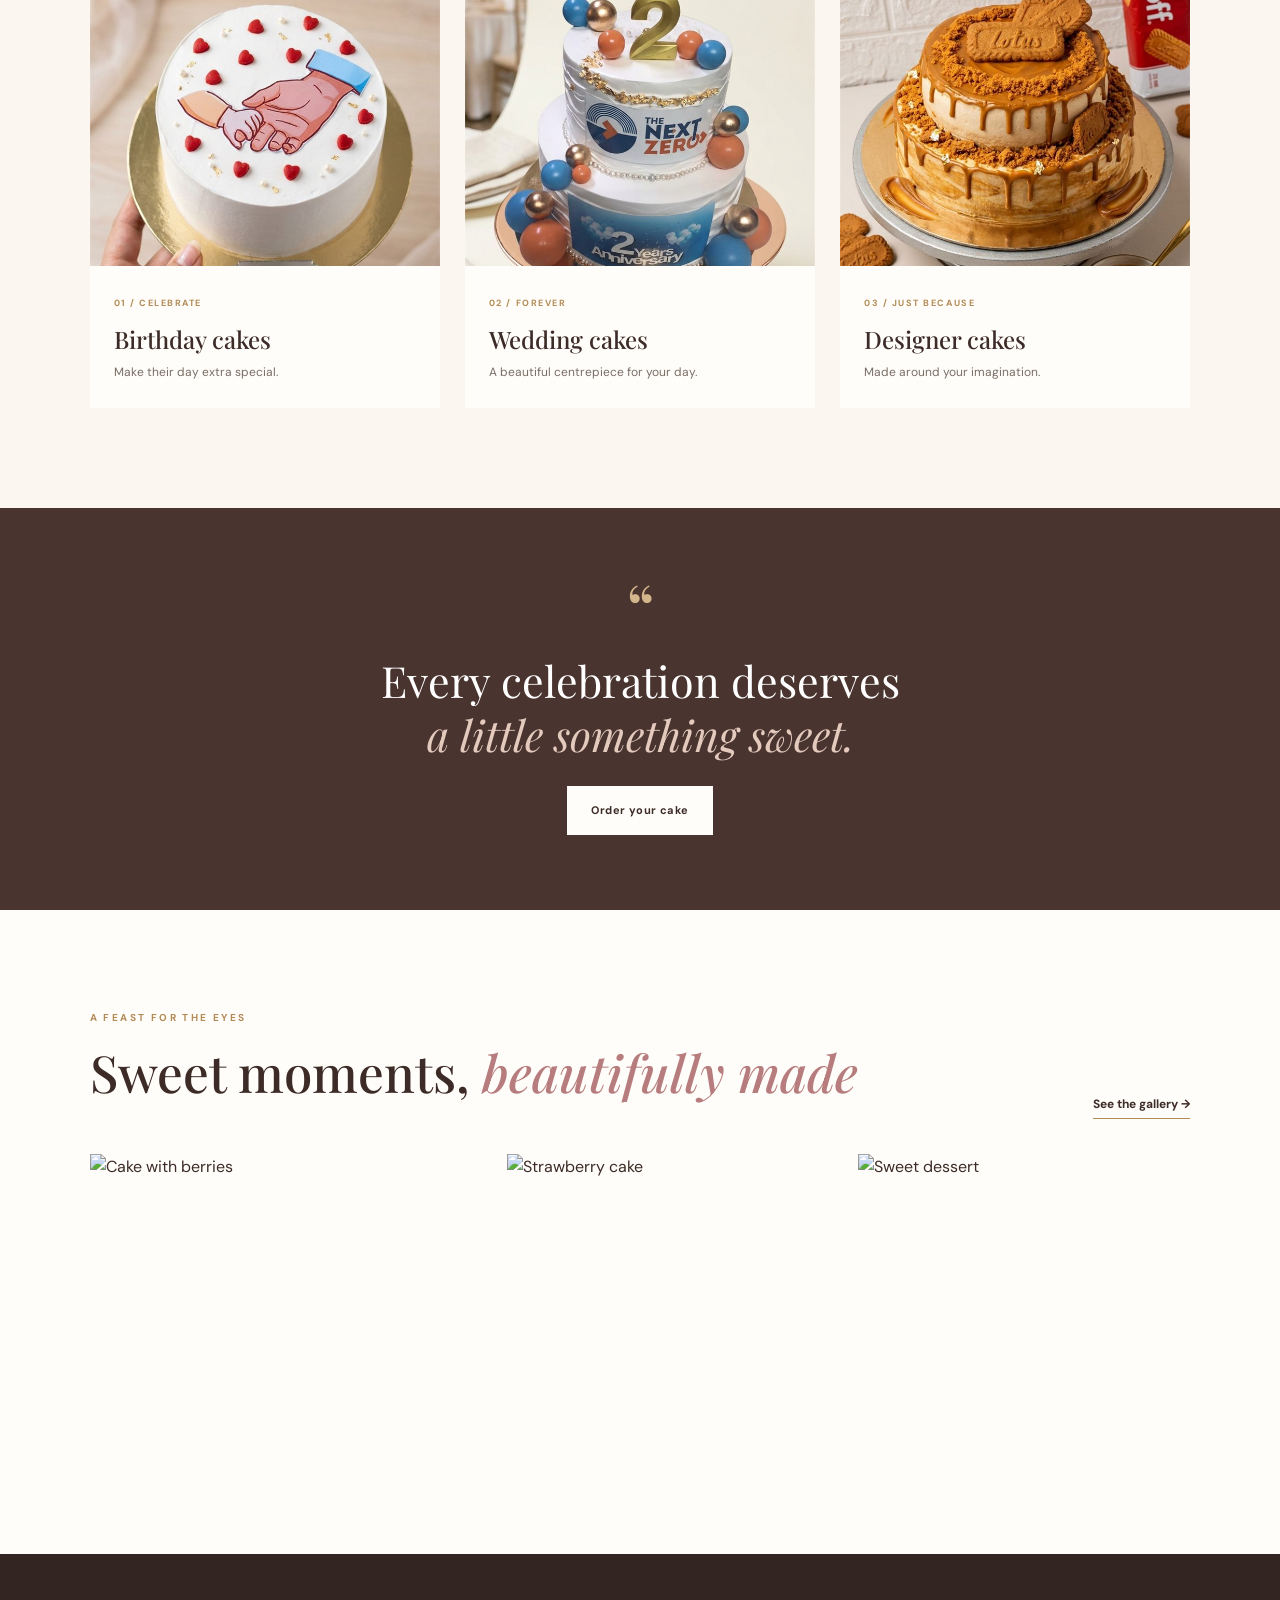
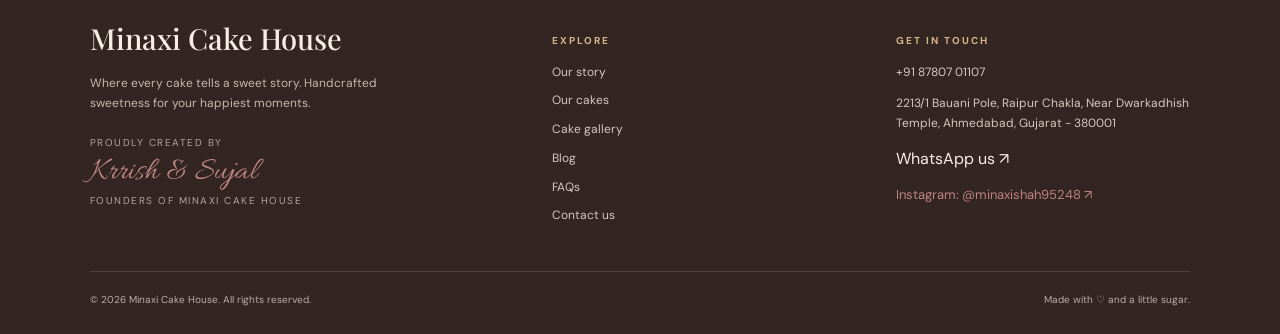
==== commit 976b6df4: "Update index.html" ====
--- a/index.html
+++ b/index.html
@@ -1,9 +1,9 @@
 <!doctype html>
-<html lang="en"><head><meta charset="utf-8"><meta name="viewport" content="width=device-width,initial-scale=1"><meta name="google-site-verification" content="0XmSpvXnuAib8RQqol3PzUCbvDrFjnl4V3MZqlBo0-I"><meta name="description" content="Order handcrafted eggless birthday, wedding and custom cakes from Minaxi Cake House in Ahmedabad. Made fresh for your special celebrations."><link rel="canonical" href="https://minaxi-cake-house.vercel.app/"><title>Minaxi Cake House | Where Every Cake Tells a Sweet Story</title><script async src="https://www.googletagmanager.com/gtm.js?id=GTM-TQLKNTKW"></script><script>window.dataLayer=window.dataLayer||[];function gtag(){dataLayer.push(arguments);}gtag('js',new Date());</script><link rel="icon" type="image/png" href="./minaxi-favicon-small.png"><link rel="preconnect" href="https://fonts.googleapis.com"><link rel="preconnect" href="https://fonts.gstatic.com" crossorigin><link href="https://fonts.googleapis.com/css2?family=DM+Sans:wght@400;500;600;700&family=Playfair+Display:wght@500;600;700&display=swap" rel="stylesheet"><link rel="stylesheet" href="./style.css"></head>
+<html lang="en"><head><meta charset="utf-8"><meta name="viewport" content="width=device-width,initial-scale=1"><meta name="google-site-verification" content="0XmSpvXnuAib8RQqol3PzUCbvDrFjnl4V3MZqlBo0-I"><meta name="description" content="Order handcrafted eggless birthday, wedding and custom cakes from Minaxi Cake House in Ahmedabad. Made fresh for your special celebrations."><link rel="canonical" href="https://minaxi-cake-house.vercel.app/"><title>Minaxi Cake House | Where Every Cake Tells a Sweet Story</title><script type="application/ld+json">{"@context":"https://schema.org","@type":"WebSite","name":"Minaxi Cake House","url":"https://minaxi-cake-house.vercel.app/"}</script><script async src="https://www.googletagmanager.com/gtm.js?id=GTM-TQLKNTKW"></script><script>window.dataLayer=window.dataLayer||[];function gtag(){dataLayer.push(arguments);}gtag('js',new Date());</script><link rel="icon" type="image/png" href="./minaxi-favicon-small.png"><link rel="preconnect" href="https://fonts.googleapis.com"><link rel="preconnect" href="https://fonts.gstatic.com" crossorigin><link href="https://fonts.googleapis.com/css2?family=DM+Sans:wght@400;500;600;700&family=Playfair+Display:wght@500;600;700&display=swap" rel="stylesheet"><link rel="stylesheet" href="./style.css"></head>
 <body><div id="site-header"></div>
 <main>
 <section class="hero"><div class="hero-copy"><span class="eyebrow">BAKED WITH LOVE · MADE TO CELEBRATE</span><h1>Where Every Cake<br><em>Tells a Sweet Story.</em></h1><p>Beautifully handcrafted cakes, made fresh for your most memorable moments.</p><div class="actions"><a class="btn btn-dark" href="cakes.html">Explore our cakes</a><a class="text-link" href="custom-orders.html">Create your custom cake <span>↗</span></a></div><div class="hero-note"><span class="note-line"></span> A little sweetness makes every moment special</div></div><div class="hero-visual"><img class="hero-img" src="https://images.unsplash.com/photo-1578985545062-69928b1d9587?auto=format&fit=crop&w=1200&q=85" alt="Elegant celebration cake"><div class="floating-card"><span>✦</span><div><strong>Made with care</strong><small>Freshly baked, just for you</small></div></div></div></section>
-<section class="intro section"><div class="section-kicker">A SWEET LITTLE INTRODUCTION</div><h2>More than a cake.<br><em>A moment to remember.</em></h2><p class="narrow">From intimate celebrations to grand occasions, we bring your sweetest ideas to life with thoughtful details, delicious flavours and a whole lot of love.</p><a class="under-link" href="about.html">Get to know us <span>→</span></a></section>
+<section class="intro section"><div class="section-kicker">A SWEET LITTLE INTRODUCTION</div><h2>More than a cake.<br><em>A moment to remember.</em></h2><p class="narrow">From intimate celebrations to grand occasions, we bring your sweetest ideas to life with thoughtful details, delicious flavours and a whole lot of love.</p><a class="under-link" href="about.html">Get to know us <span>→</span></a><a class="under-link" href="cake-shop-ahmedabad.html">Find cakes in Ahmedabad <span>→</span></a></section>
 <section class="featured section"><div class="section-head"><div><div class="section-kicker">MADE FOR YOUR MOMENTS</div><h2>Find your <em>perfect cake</em></h2></div><a class="under-link" href="cakes.html">View all cakes →</a></div><div class="cake-grid">
 <article class="cake-tile"><img src="./cake.jpg" alt="" onerror="this.src='https://images.unsplash.com/photo-1578985545062-69928b1d9587?auto=format&fit=crop&w=800&q=80'" loading="lazy" decoding="async"><div><span>01 / CELEBRATE</span><h3>Birthday cakes</h3><p>Make their day extra special.</p></div></article>
 <article class="cake-tile"><img src="./anniversary.jpg" alt="Wedding cake" loading="lazy" decoding="async"><div><span>02 / FOREVER</span><h3>Wedding cakes</h3><p>A beautiful centrepiece for your day.</p></div></article>
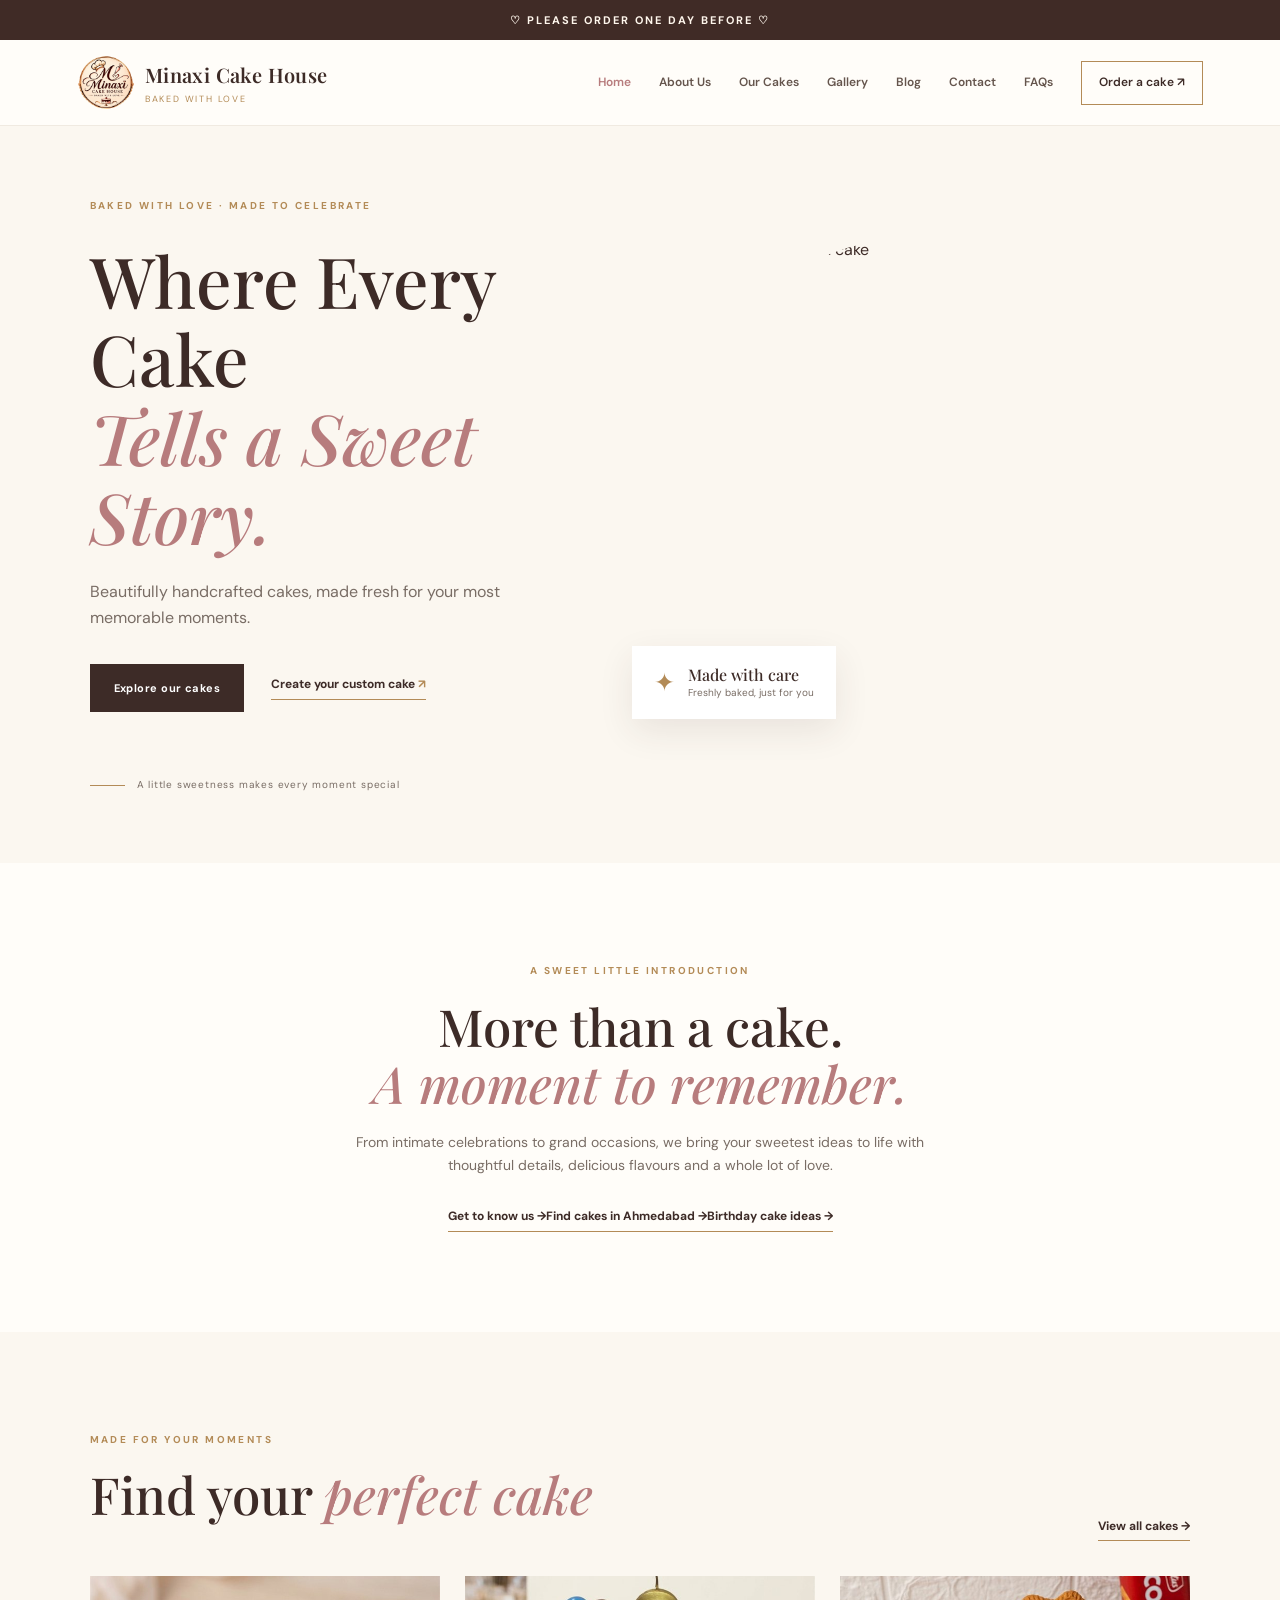
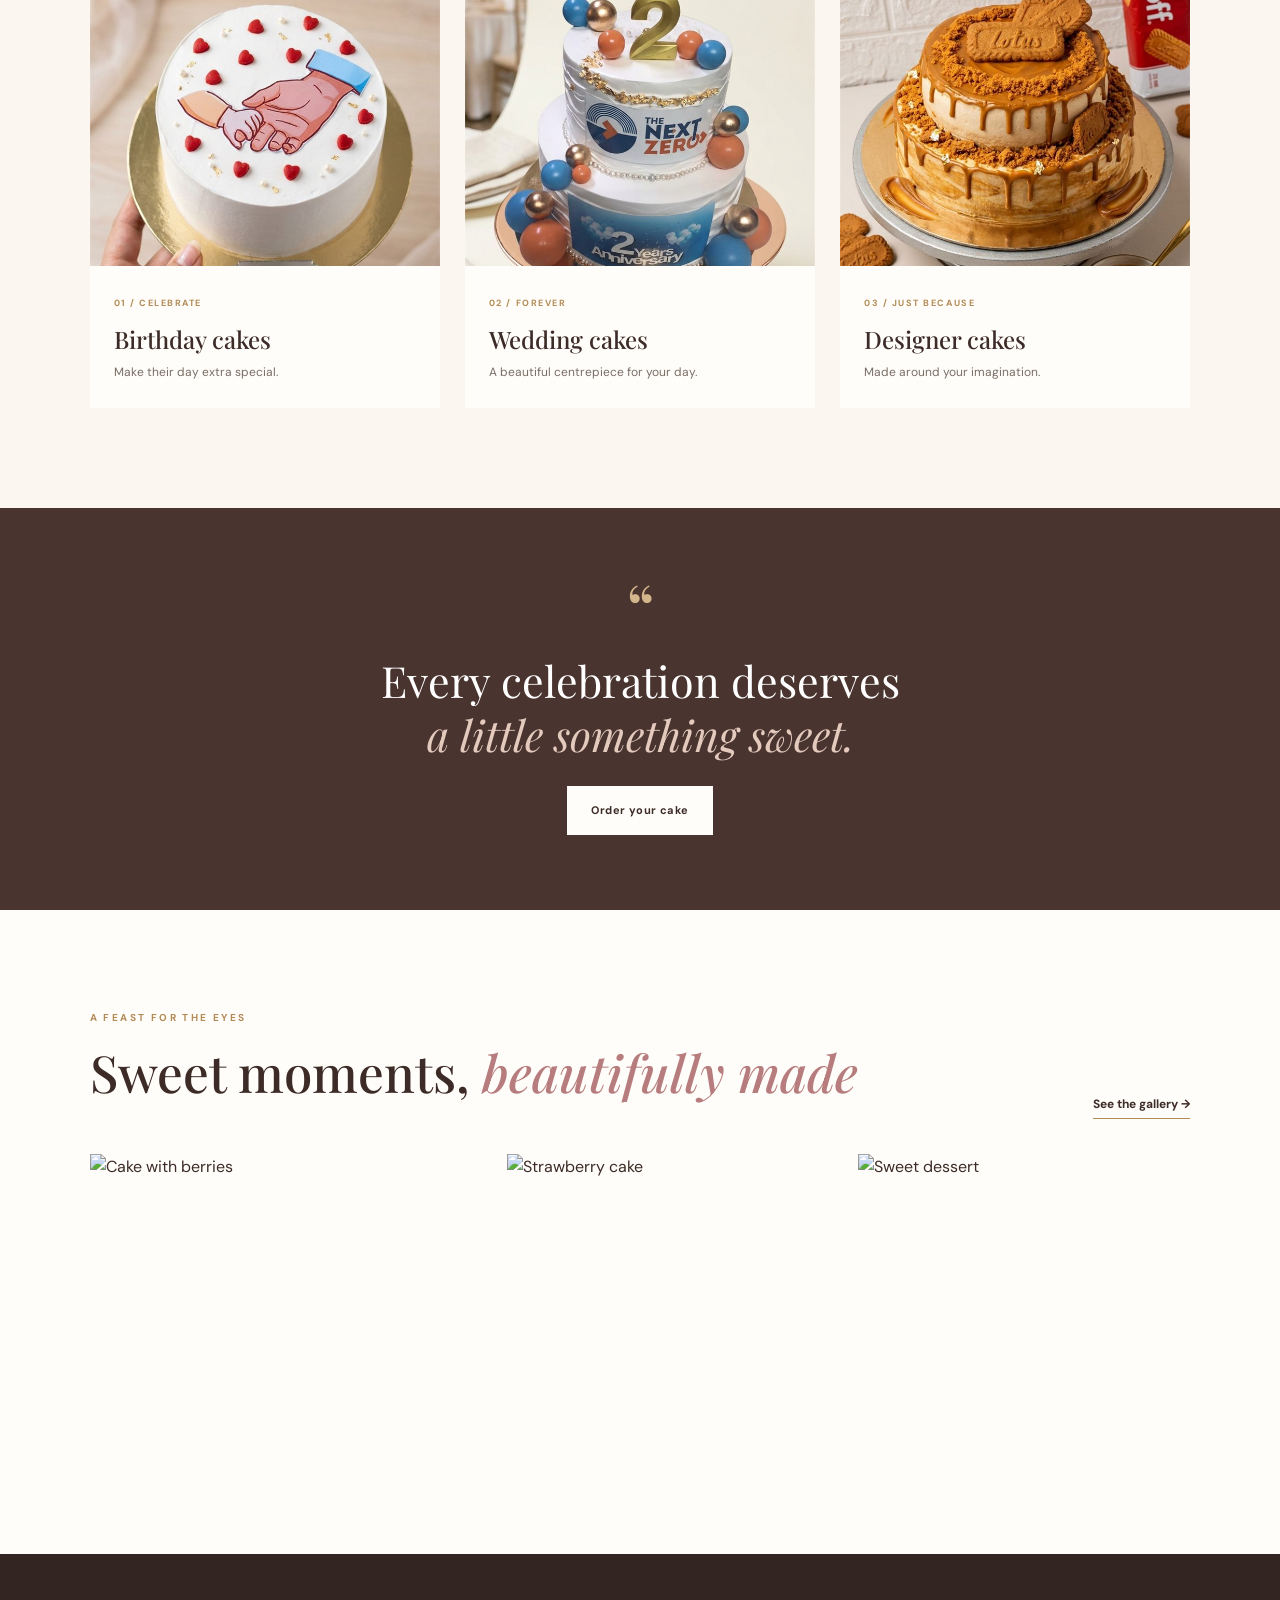
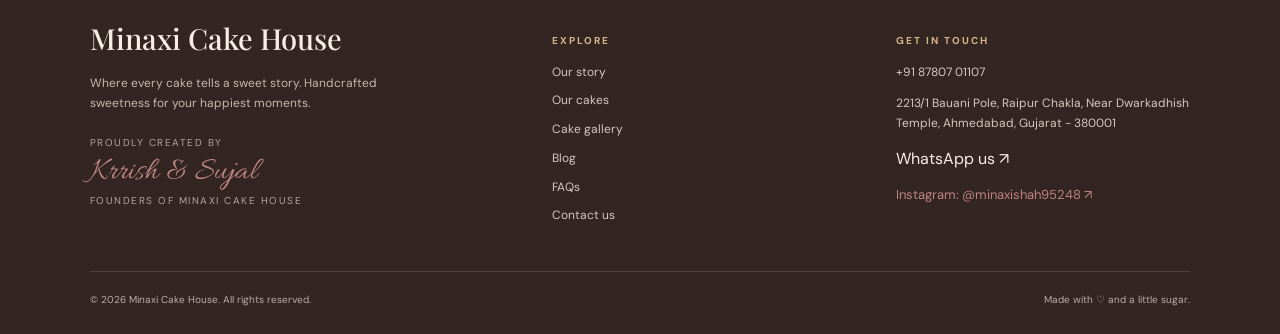
==== commit 167e82b8: "Update index.html" ====
--- a/index.html
+++ b/index.html
@@ -3,7 +3,7 @@
 <body><div id="site-header"></div>
 <main>
 <section class="hero"><div class="hero-copy"><span class="eyebrow">BAKED WITH LOVE · MADE TO CELEBRATE</span><h1>Where Every Cake<br><em>Tells a Sweet Story.</em></h1><p>Beautifully handcrafted cakes, made fresh for your most memorable moments.</p><div class="actions"><a class="btn btn-dark" href="cakes.html">Explore our cakes</a><a class="text-link" href="custom-orders.html">Create your custom cake <span>↗</span></a></div><div class="hero-note"><span class="note-line"></span> A little sweetness makes every moment special</div></div><div class="hero-visual"><img class="hero-img" src="https://images.unsplash.com/photo-1578985545062-69928b1d9587?auto=format&fit=crop&w=1200&q=85" alt="Elegant celebration cake"><div class="floating-card"><span>✦</span><div><strong>Made with care</strong><small>Freshly baked, just for you</small></div></div></div></section>
-<section class="intro section"><div class="section-kicker">A SWEET LITTLE INTRODUCTION</div><h2>More than a cake.<br><em>A moment to remember.</em></h2><p class="narrow">From intimate celebrations to grand occasions, we bring your sweetest ideas to life with thoughtful details, delicious flavours and a whole lot of love.</p><a class="under-link" href="about.html">Get to know us <span>→</span></a><a class="under-link" href="cake-shop-ahmedabad.html">Find cakes in Ahmedabad <span>→</span></a></section>
+<section class="intro section"><div class="section-kicker">A SWEET LITTLE INTRODUCTION</div><h2>More than a cake.<br><em>A moment to remember.</em></h2><p class="narrow">From intimate celebrations to grand occasions, we bring your sweetest ideas to life with thoughtful details, delicious flavours and a whole lot of love.</p><a class="under-link" href="about.html">Get to know us <span>→</span></a><a class="under-link" href="cake-shop-ahmedabad.html">Find cakes in Ahmedabad <span>→</span></a><a class="under-link" href="birthday-cake-ahmedabad.html">Birthday cake ideas <span>→</span></a></section>
 <section class="featured section"><div class="section-head"><div><div class="section-kicker">MADE FOR YOUR MOMENTS</div><h2>Find your <em>perfect cake</em></h2></div><a class="under-link" href="cakes.html">View all cakes →</a></div><div class="cake-grid">
 <article class="cake-tile"><img src="./cake.jpg" alt="" onerror="this.src='https://images.unsplash.com/photo-1578985545062-69928b1d9587?auto=format&fit=crop&w=800&q=80'" loading="lazy" decoding="async"><div><span>01 / CELEBRATE</span><h3>Birthday cakes</h3><p>Make their day extra special.</p></div></article>
 <article class="cake-tile"><img src="./anniversary.jpg" alt="Wedding cake" loading="lazy" decoding="async"><div><span>02 / FOREVER</span><h3>Wedding cakes</h3><p>A beautiful centrepiece for your day.</p></div></article>
